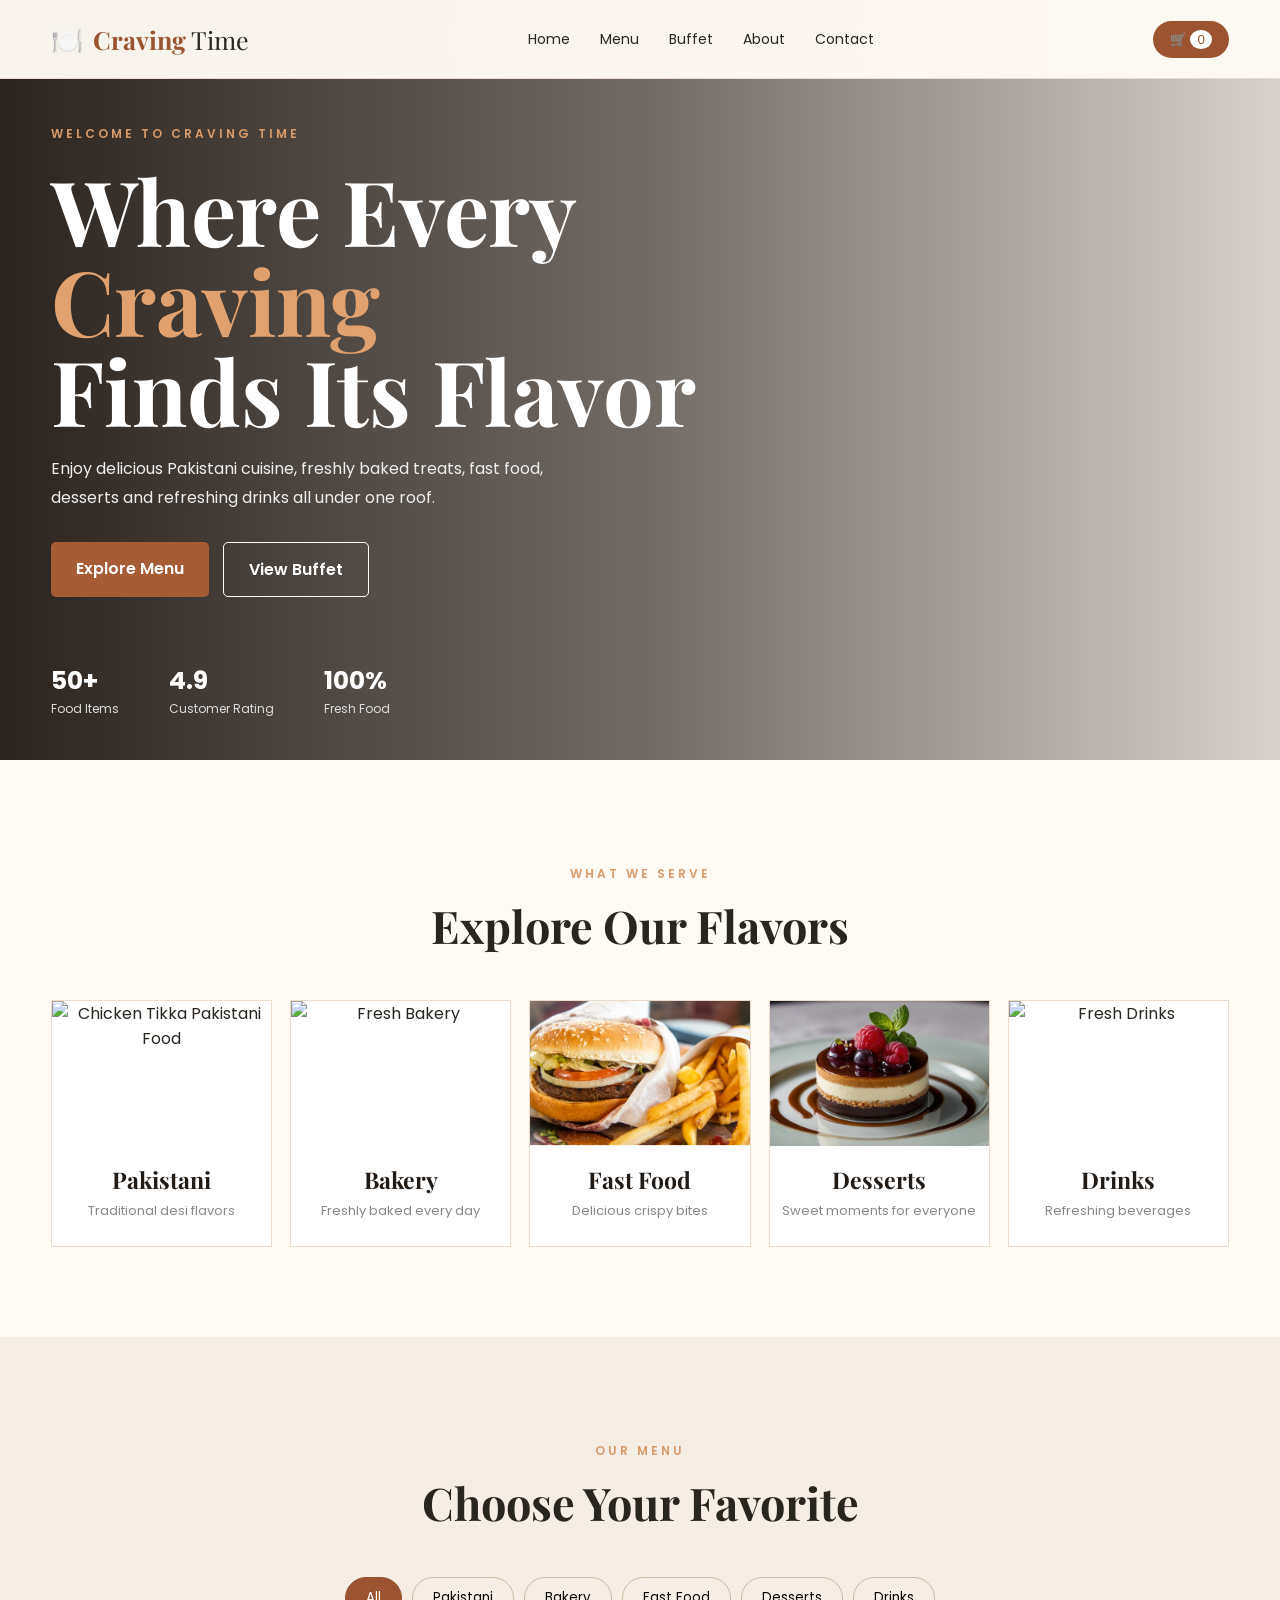
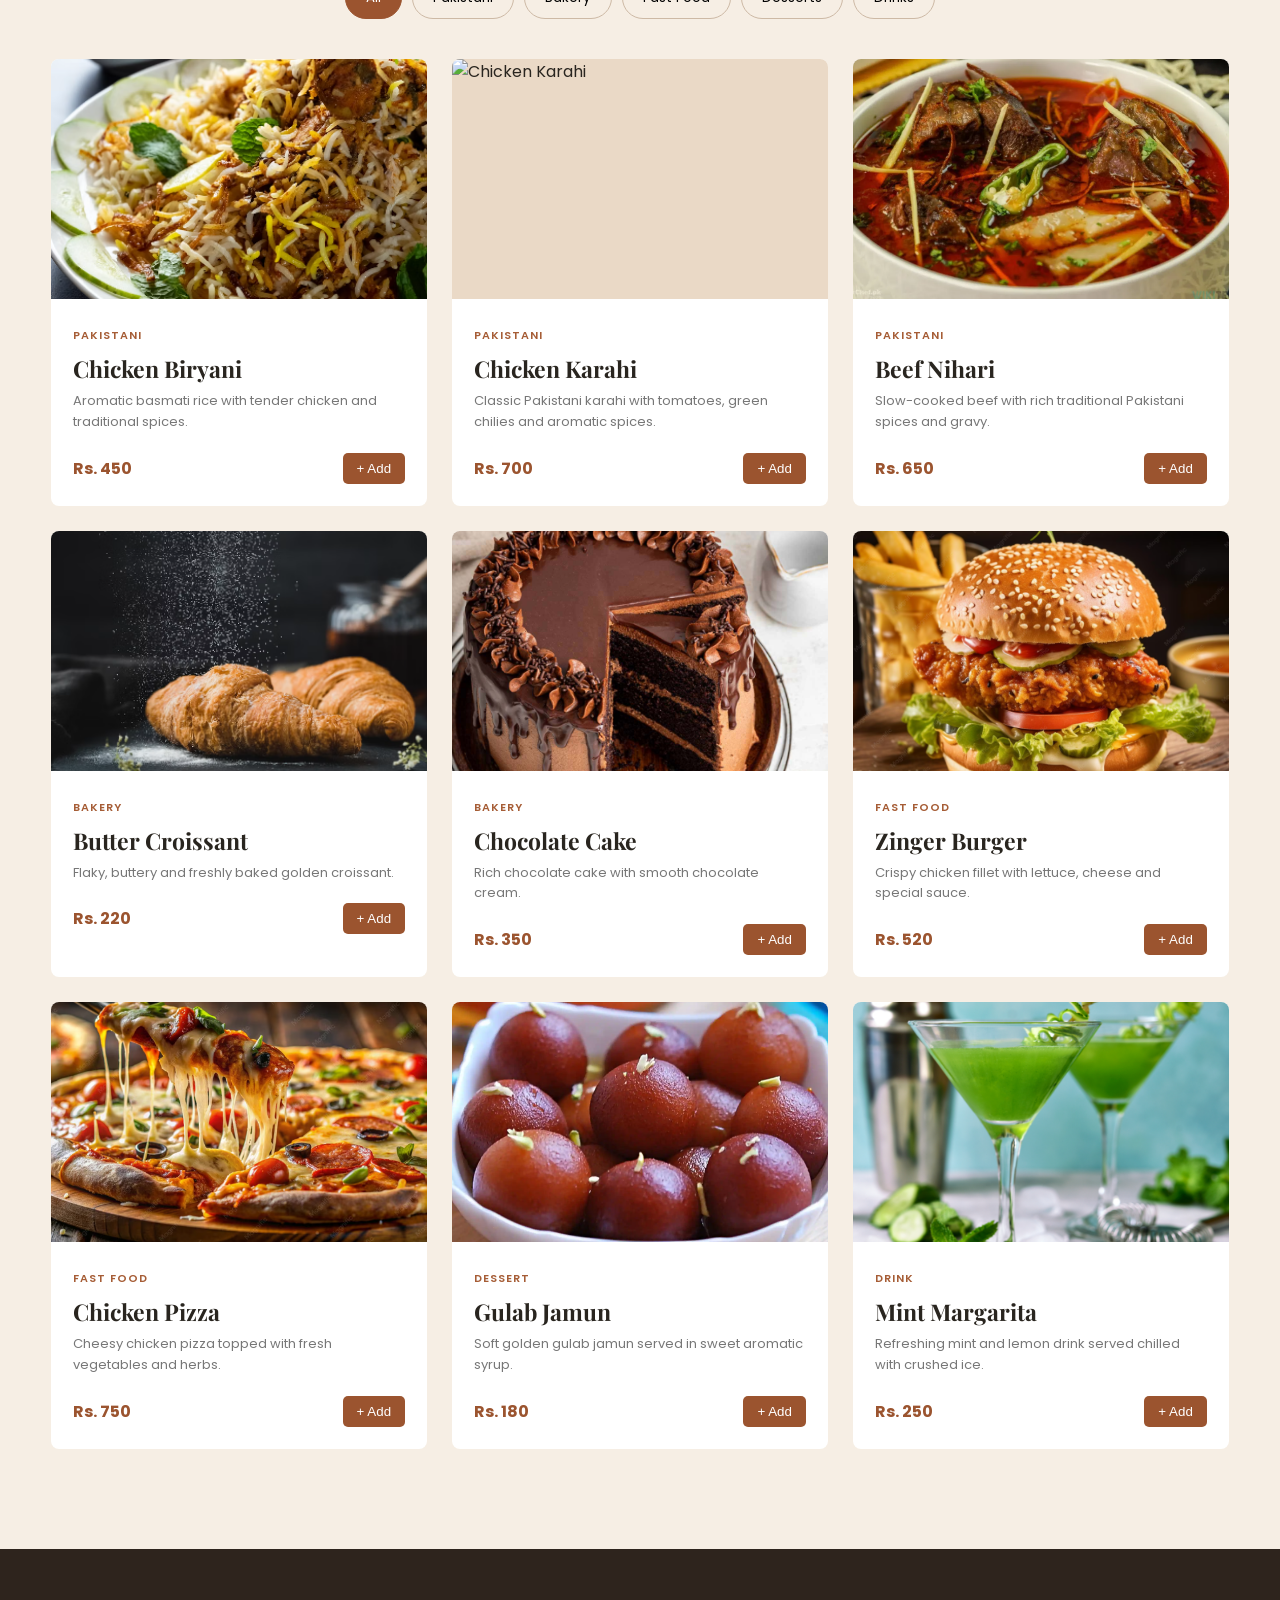
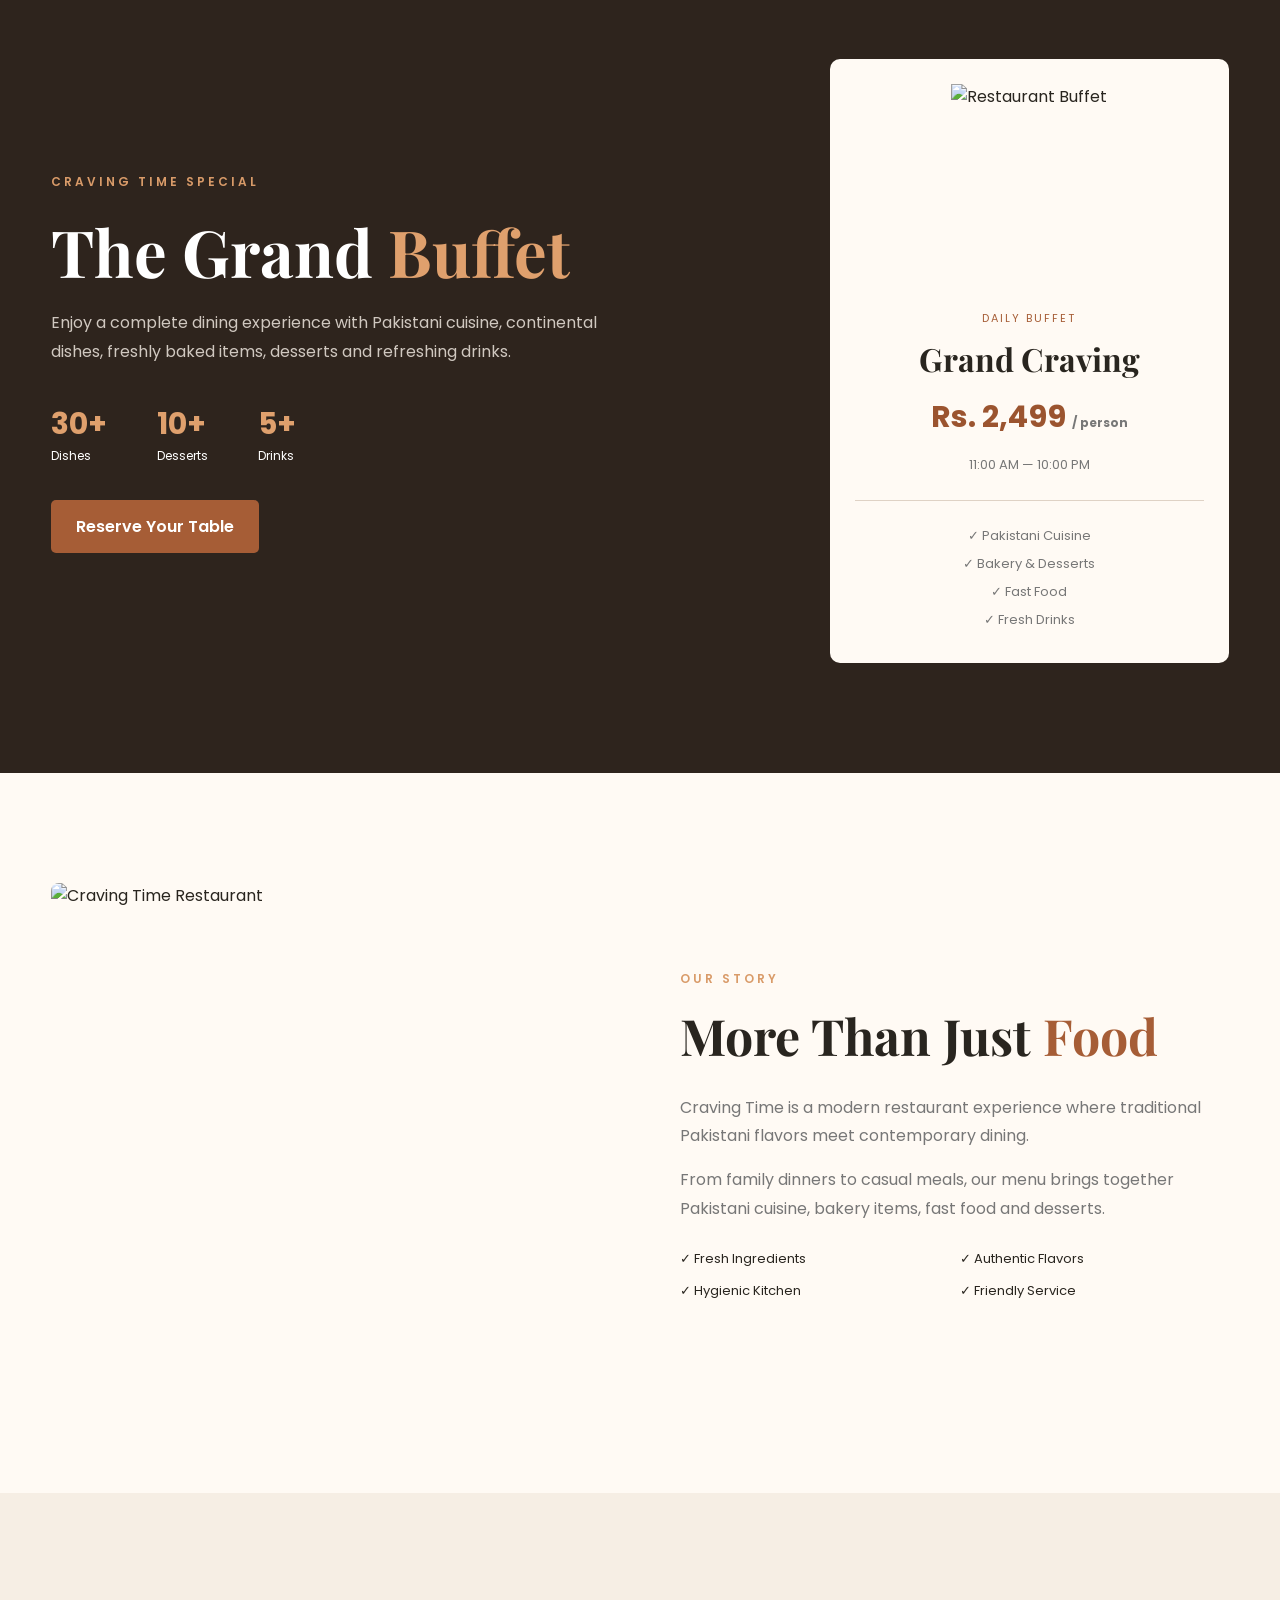
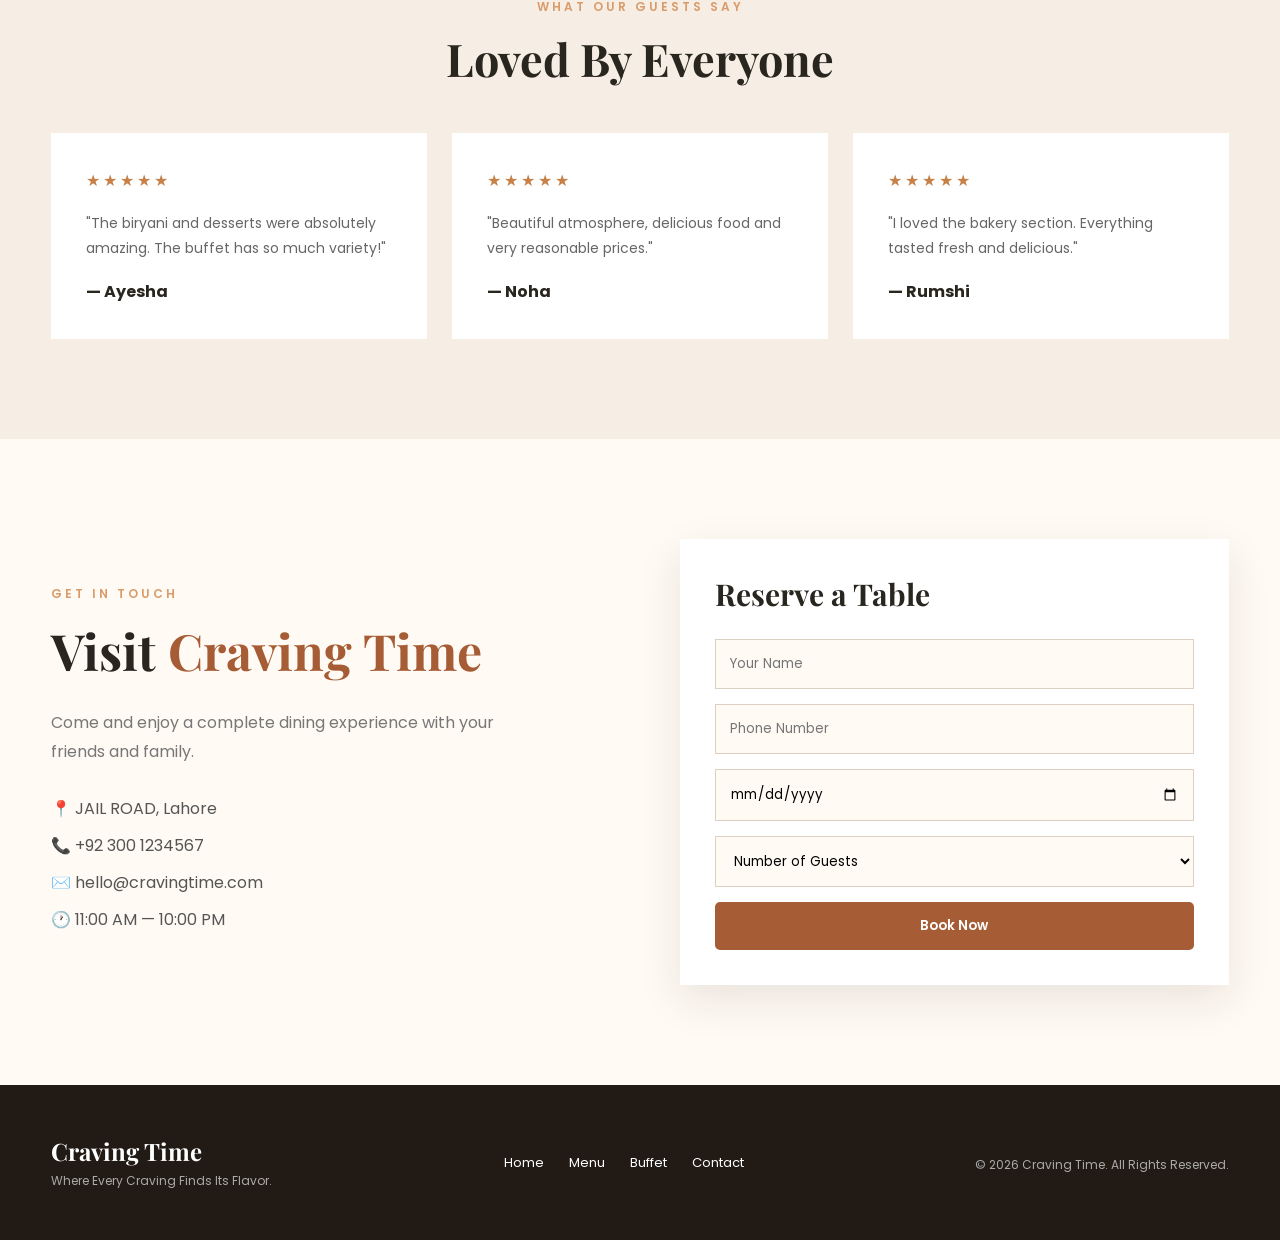
==== index.html @ b4472fb2 "Added my work" ====
<!DOCTYPE html>
<html lang="en">
<head>
    <meta charset="UTF-8">
    <meta name="viewport" content="width=device-width, initial-scale=1.0">

    <title>Craving Time | Restaurant & Buffet</title>

    <link rel="stylesheet" href="style.css">

    <link rel="preconnect" href="https://fonts.googleapis.com">
    <link rel="preconnect" href="https://fonts.gstatic.com" crossorigin>

    <link href="https://fonts.googleapis.com/css2?family=Playfair+Display:wght@500;600;700&family=Poppins:wght@300;400;500;600&display=swap" rel="stylesheet">
</head>

<body>

<!-- ================= NAVBAR ================= -->

<header class="navbar">

    <div class="container nav-inner">

        <a href="#home" class="logo">
            <span class="logo-icon">🍽️</span>
            <span>
                <strong>Craving</strong> Time
            </span>
        </a>

        <nav>
            <a href="#home">Home</a>
            <a href="#menu">Menu</a>
            <a href="#buffet">Buffet</a>
            <a href="#about">About</a>
            <a href="#contact">Contact</a>
        </nav>

        <button class="cart-btn" onclick="openCart()">
            🛒 <span id="cartCount">0</span>
        </button>

    </div>

</header>


<!-- ================= HERO ================= -->

<section class="hero" id="home">

    <div class="hero-overlay"></div>

    <div class="hero-content">

        <span class="small-title">
            WELCOME TO CRAVING TIME
        </span>

        <h1>
            Where Every
            <span>Craving</span>
            Finds Its Flavor
        </h1>

        <p>
            Enjoy delicious Pakistani cuisine, freshly baked
            treats, fast food, desserts and refreshing drinks
            all under one roof.
        </p>

        <div class="hero-buttons">

            <a href="#menu" class="btn primary-btn">
                Explore Menu
            </a>

            <a href="#buffet" class="btn secondary-btn">
                View Buffet
            </a>

        </div>

        <div class="hero-info">

            <div>
                <strong>50+</strong>
                <span>Food Items</span>
            </div>

            <div>
                <strong>4.9</strong>
                <span>Customer Rating</span>
            </div>

            <div>
                <strong>100%</strong>
                <span>Fresh Food</span>
            </div>

        </div>

    </div>

</section>


<!-- ================= CATEGORIES ================= -->

<section class="categories">

    <div class="container">

        <div class="section-heading">

            <span>WHAT WE SERVE</span>

            <h2>Explore Our Flavors</h2>

        </div>


        <div class="category-grid">


            <!-- PAKISTANI -->

            <div class="category-card">

                <div class="category-image">
                    <img
                        src="https://images.unsplash.com/photo-1599487488170-d11ec9c172f0?auto=format&fit=crop&w=800&q=85"
                        alt="Chicken Tikka Pakistani Food">
                </div>

                <h3>Pakistani</h3>

                <p>
                    Traditional desi flavors
                </p>

            </div>


            <!-- BAKERY -->

            <div class="category-card">

                <div class="category-image">
                    <img
                        src="bakery.png"
                        alt="Fresh Bakery">
                </div>

                <h3>Bakery</h3>

                <p>
                    Freshly baked every day
                </p>

            </div>


            <!-- FAST FOOD -->

            <div class="category-card">

                <div class="category-image">
                    <img
                        src="Fast Food.png"
                        alt="Crispy Chicken Burger">
                </div>

                <h3>Fast Food</h3>

                <p>
                    Delicious crispy bites
                </p>

            </div>


            <!-- DESSERTS -->

            <div class="category-card">

                <div class="category-image">
                    <img
                        src="Desserts.png"
                        alt="Cake">
                </div>

                <h3>Desserts</h3>

                <p>
                    Sweet moments for everyone
                </p>

            </div>


            <!-- DRINKS -->

            <div class="category-card">

                <div class="category-image">
                    <img
                        src="https://images.unsplash.com/photo-1544145945-f90425340c7e?auto=format&fit=crop&w=800&q=85"
                        alt="Fresh Drinks">
                </div>

                <h3>Drinks</h3>

                <p>
                    Refreshing beverages
                </p>

            </div>


        </div>

    </div>

</section>


<!-- ================= MENU ================= -->

<section class="menu-section" id="menu">

    <div class="container">

        <div class="section-heading">

            <span>OUR MENU</span>

            <h2>Choose Your Favorite</h2>

        </div>


        <div class="filters">

            <button class="filter active"
                    onclick="filterMenu('all', this)">
                All
            </button>

            <button class="filter"
                    onclick="filterMenu('pakistani', this)">
                Pakistani
            </button>

            <button class="filter"
                    onclick="filterMenu('bakery', this)">
                Bakery
            </button>

            <button class="filter"
                    onclick="filterMenu('fastfood', this)">
                Fast Food
            </button>

            <button class="filter"
                    onclick="filterMenu('dessert', this)">
                Desserts
            </button>

            <button class="filter"
                    onclick="filterMenu('drink', this)">
                Drinks
            </button>

        </div>


        <div class="menu-grid">


            <!-- BIRYANI -->

            <div class="food-card" data-category="pakistani">

                <div class="food-image">
                    <img
                        src="Chicken Biryani.png"
                        alt="Chicken Biryani">
                </div>

                <div class="food-content">

                    <span class="food-tag">PAKISTANI</span>

                    <h3>Chicken Biryani</h3>

                    <p>
                        Aromatic basmati rice with tender chicken
                        and traditional spices.
                    </p>

                    <div class="food-bottom">
                        <strong>Rs. 450</strong>

                        <button onclick="addToCart('Chicken Biryani',450)">
                            + Add
                        </button>
                    </div>

                </div>

            </div>


            <!-- KARAHI -->

            <div class="food-card" data-category="pakistani">

                <div class="food-image">
                    <img
                        src="chicken Karahi.png"
                        alt="Chicken Karahi">
                </div>

                <div class="food-content">

                    <span class="food-tag">PAKISTANI</span>

                    <h3>Chicken Karahi</h3>

                    <p>
                        Classic Pakistani karahi with tomatoes,
                        green chilies and aromatic spices.
                    </p>

                    <div class="food-bottom">
                        <strong>Rs. 700</strong>

                        <button onclick="addToCart('Chicken Karahi',700)">
                            + Add
                        </button>
                    </div>

                </div>

            </div>


            <!-- NIHARI -->

            <div class="food-card" data-category="pakistani">

                <div class="food-image">
                    <img
                        src="Beef Nihari.png"
                        alt="Beef Nihari">
                </div>

                <div class="food-content">

                    <span class="food-tag">PAKISTANI</span>

                    <h3>Beef Nihari</h3>

                    <p>
                        Slow-cooked beef with rich traditional
                        Pakistani spices and gravy.
                    </p>

                    <div class="food-bottom">
                        <strong>Rs. 650</strong>

                        <button onclick="addToCart('Beef Nihari',650)">
                            + Add
                        </button>
                    </div>

                </div>

            </div>


            <!-- CROISSANT -->

            <div class="food-card" data-category="bakery">

                <div class="food-image">
                    <img
                        src="Butter Croissant.png"
                        alt="Butter Croissant">
                </div>

                <div class="food-content">

                    <span class="food-tag">BAKERY</span>

                    <h3>Butter Croissant</h3>

                    <p>
                        Flaky, buttery and freshly baked golden
                        croissant.
                    </p>

                    <div class="food-bottom">
                        <strong>Rs. 220</strong>

                        <button onclick="addToCart('Butter Croissant',220)">
                            + Add
                        </button>
                    </div>

                </div>

            </div>


            <!-- CAKE -->

            <div class="food-card" data-category="bakery">

                <div class="food-image">
                    <img
                        src="Cake.png"
                        alt="Cake">
                </div>

                <div class="food-content">

                    <span class="food-tag">BAKERY</span>

                    <h3>Chocolate Cake</h3>

                    <p>
                        Rich chocolate cake with smooth
                        chocolate cream.
                    </p>

                    <div class="food-bottom">
                        <strong>Rs. 350</strong>

                        <button onclick="addToCart('Chocolate Cake',350)">
                            + Add
                        </button>
                    </div>

                </div>

            </div>


            <!-- BURGER -->

            <div class="food-card" data-category="fastfood">

                <div class="food-image">
                    <img
                        src="Zinger Burger.png"
                        alt="Zinger Burger">
                </div>

                <div class="food-content">

                    <span class="food-tag">FAST FOOD</span>

                    <h3>Zinger Burger</h3>

                    <p>
                        Crispy chicken fillet with lettuce,
                        cheese and special sauce.
                    </p>

                    <div class="food-bottom">
                        <strong>Rs. 520</strong>

                        <button onclick="addToCart('Zinger Burger',520)">
                            + Add
                        </button>
                    </div>

                </div>

            </div>


            <!-- PIZZA -->

            <div class="food-card" data-category="fastfood">

                <div class="food-image">
                    <img
                        src="chicken Pizza.png"
                        alt="Chicken Pizza">
                </div>

                <div class="food-content">

                    <span class="food-tag">FAST FOOD</span>

                    <h3>Chicken Pizza</h3>

                    <p>
                        Cheesy chicken pizza topped with fresh
                        vegetables and herbs.
                    </p>

                    <div class="food-bottom">
                        <strong>Rs. 750</strong>

                        <button onclick="addToCart('Chicken Pizza',750)">
                            + Add
                        </button>
                    </div>

                </div>

            </div>


            <!-- GULAB JAMUN -->

            <div class="food-card" data-category="dessert">

                <div class="food-image">
                    <img
                        src="Gulab Jamun.png"
                        alt="Gulab Jamun">
                </div>

                <div class="food-content">

                    <span class="food-tag">DESSERT</span>

                    <h3>Gulab Jamun</h3>

                    <p>
                        Soft golden gulab jamun served in
                        sweet aromatic syrup.
                    </p>

                    <div class="food-bottom">
                        <strong>Rs. 180</strong>

                        <button onclick="addToCart('Gulab Jamun',180)">
                            + Add
                        </button>
                    </div>

                </div>

            </div>


            <!-- MINT MARGARITA -->

            <div class="food-card" data-category="drink">

                <div class="food-image">
                    <img
                        src="Mint Margarita.png"
                        alt="Mint Margarita">
                </div>

                <div class="food-content">

                    <span class="food-tag">DRINK</span>

                    <h3>Mint Margarita</h3>

                    <p>
                        Refreshing mint and lemon drink served
                        chilled with crushed ice.
                    </p>

                    <div class="food-bottom">
                        <strong>Rs. 250</strong>

                        <button onclick="addToCart('Mint Margarita',250)">
                            + Add
                        </button>
                    </div>

                </div>

            </div>


        </div>

    </div>

</section>


<!-- ================= BUFFET ================= -->

<section class="buffet" id="buffet">

    <div class="container buffet-inner">

        <div class="buffet-text">

            <span>CRAVING TIME SPECIAL</span>

            <h2>
                The Grand
                <strong>Buffet</strong>
            </h2>

            <p>
                Enjoy a complete dining experience with
                Pakistani cuisine, continental dishes,
                freshly baked items, desserts and
                refreshing drinks.
            </p>

            <div class="buffet-features">

                <div>
                    <strong>30+</strong>
                    <span>Dishes</span>
                </div>

                <div>
                    <strong>10+</strong>
                    <span>Desserts</span>
                </div>

                <div>
                    <strong>5+</strong>
                    <span>Drinks</span>
                </div>

            </div>

            <a href="#contact" class="btn primary-btn">
                Reserve Your Table
            </a>

        </div>


        <div class="buffet-card">

            <div class="buffet-image">

                <img
                    src="https://images.unsplash.com/photo-1559339352-11d035aa65de?auto=format&fit=crop&w=900&q=85"
                    alt="Restaurant Buffet">

            </div>

            <span>DAILY BUFFET</span>

            <h3>Grand Craving</h3>

            <div class="price">
                Rs. 2,499
                <small>/ person</small>
            </div>

            <p>11:00 AM — 10:00 PM</p>

            <div class="buffet-line"></div>

            <p>✓ Pakistani Cuisine</p>
            <p>✓ Bakery & Desserts</p>
            <p>✓ Fast Food</p>
            <p>✓ Fresh Drinks</p>

        </div>

    </div>

</section>


<!-- ================= ABOUT ================= -->

<section class="about" id="about">

    <div class="container about-grid">

        <div class="about-image">

            <img
                src="https://images.unsplash.com/photo-1517248135467-4c7edcad34c4?auto=format&fit=crop&w=1000&q=85"
                alt="Craving Time Restaurant">

        </div>


        <div class="about-content">

            <span>OUR STORY</span>

            <h2>
                More Than Just
                <strong>Food</strong>
            </h2>

            <p>
                Craving Time is a modern restaurant experience
                where traditional Pakistani flavors meet
                contemporary dining.
            </p>

            <p>
                From family dinners to casual meals, our menu
                brings together Pakistani cuisine, bakery items,
                fast food and desserts.
            </p>

            <div class="about-points">

                <div>✓ Fresh Ingredients</div>
                <div>✓ Authentic Flavors</div>
                <div>✓ Hygienic Kitchen</div>
                <div>✓ Friendly Service</div>

            </div>

        </div>

    </div>

</section>


<!-- ================= REVIEWS ================= -->

<section class="reviews">

    <div class="container">

        <div class="section-heading">

            <span>WHAT OUR GUESTS SAY</span>

            <h2>Loved By Everyone</h2>

        </div>


        <div class="review-grid">

            <div class="review-card">

                <div class="stars">★★★★★</div>

                <p>
                    "The biryani and desserts were absolutely
                    amazing. The buffet has so much variety!"
                </p>

                <strong>— Ayesha</strong>

            </div>


            <div class="review-card">

                <div class="stars">★★★★★</div>

                <p>
                    "Beautiful atmosphere, delicious food
                    and very reasonable prices."
                </p>

                <strong>— Noha</strong>

            </div>


            <div class="review-card">

                <div class="stars">★★★★★</div>

                <p>
                    "I loved the bakery section. Everything
                    tasted fresh and delicious."
                </p>

                <strong>— Rumshi</strong>

            </div>

        </div>

    </div>

</section>


<!-- ================= CONTACT ================= -->

<section class="contact" id="contact">

    <div class="container contact-grid">

        <div>

            <span>GET IN TOUCH</span>

            <h2>
                Visit <strong>Craving Time</strong>
            </h2>

            <p>
                Come and enjoy a complete dining experience
                with your friends and family.
            </p>

            <div class="contact-info">

                <p>📍 JAIL ROAD, Lahore</p>
                <p>📞 +92 300 1234567</p>
                <p>✉️ hello@cravingtime.com</p>
                <p>🕐 11:00 AM — 10:00 PM</p>

            </div>

        </div>


        <form id="reservationForm">

            <h3>Reserve a Table</h3>

            <input
                type="text"
                placeholder="Your Name"
                required>

            <input
                type="tel"
                placeholder="Phone Number"
                required>

            <input
                type="date"
                required>

            <select required>

                <option value="">
                    Number of Guests
                </option>

                <option>1 Person</option>
                <option>2 People</option>
                <option>3 People</option>
                <option>4 People</option>
                <option>5+ People</option>

            </select>

            <button
                type="submit"
                class="btn primary-btn">

                Book Now

            </button>

        </form>

    </div>

</section>


<!-- ================= FOOTER ================= -->

<footer>

    <div class="container footer-inner">

        <div>

            <h2>Craving Time</h2>

            <p>
                Where Every Craving Finds Its Flavor.
            </p>

        </div>


        <div class="footer-links">

            <a href="#home">Home</a>
            <a href="#menu">Menu</a>
            <a href="#buffet">Buffet</a>
            <a href="#contact">Contact</a>

        </div>


        <p class="copyright">
            © 2026 Craving Time. All Rights Reserved.
        </p>

    </div>

</footer>


<!-- ================= CART ================= -->

<div class="cart-overlay" id="cartOverlay">

    <div class="cart">

        <button
            class="close-cart"
            onclick="closeCart()">
            ×
        </button>

        <h2>Your Order</h2>

        <div id="cartItems">

            <p class="empty-cart">
                Your cart is empty.
            </p>

        </div>

        <div class="cart-total">

            <span>Total</span>

            <strong id="cartTotal">
                Rs. 0
            </strong>

        </div>

        <button
            class="btn primary-btn checkout-btn"
            onclick="checkout()">

            Checkout

        </button>

    </div>

</div>


<script src="script.js"></script>

</body>
</html>
---- style.css ----
* {
    margin: 0;
    padding: 0;
    box-sizing: border-box;
}

html {
    scroll-behavior: smooth;
}

body {
    font-family: "Poppins", sans-serif;
    color: #29251f;
    background: #fffaf4;
}

.container {
    width: min(1180px, 92%);
    margin: auto;
}

a {
    text-decoration: none;
    color: inherit;
}


/* ================= NAVBAR ================= */

.navbar {
    position: fixed;
    width: 100%;
    top: 0;
    left: 0;
    z-index: 1000;

    background: rgba(255, 250, 244, 0.97);

    backdrop-filter: blur(12px);

    border-bottom: 1px solid #eadbca;
}

.nav-inner {
    height: 78px;

    display: flex;
    align-items: center;
    justify-content: space-between;
}

.logo {
    display: flex;
    align-items: center;
    gap: 10px;

    font-family: "Playfair Display", serif;
    font-size: 25px;
}

.logo strong {
    color: #9b542f;
}

.logo-icon {
    font-size: 26px;
}

nav {
    display: flex;
    gap: 30px;
}

nav a {
    font-size: 14px;
    transition: 0.3s;
}

nav a:hover {
    color: #a65d36;
}

.cart-btn {
    border: none;
    background: #9b542f;
    color: white;

    padding: 11px 17px;
    border-radius: 25px;

    cursor: pointer;
}

#cartCount {
    background: white;
    color: #9b542f;

    padding: 2px 7px;
    border-radius: 50%;
}


/* ================= HERO ================= */

.hero {
    min-height: 760px;
    padding-top: 78px;

    display: flex;
    align-items: center;

    position: relative;

    background-image:
        url("https://images.unsplash.com/photo-1517248135467-4c7edcad34c4?auto=format&fit=crop&w=1800&q=90");

    background-size: cover;
    background-position: center;
}

.hero-overlay {
    position: absolute;
    inset: 0;

    background:
        linear-gradient(
            90deg,
            rgba(30,22,16,.94),
            rgba(30,22,16,.63),
            rgba(30,22,16,.18)
        );
}

.hero-content {
    width: min(1180px, 92%);
    margin: auto;

    position: relative;
    z-index: 2;

    color: white;
}

.small-title,
.section-heading span,
.buffet-text > span,
.about-content > span,
.contact-grid > div > span {
    letter-spacing: 3px;
    font-size: 12px;
    color: #d99b69;
    font-weight: 600;
}

.hero h1 {
    font-family: "Playfair Display", serif;

    font-size: clamp(55px, 8vw, 90px);

    line-height: 1;

    max-width: 750px;

    margin: 20px 0;
}

.hero h1 span {
    color: #e0a16e;
    display: block;
}

.hero p {
    max-width: 560px;

    color: #eee;

    line-height: 1.8;

    font-size: 16px;
}

.hero-buttons {
    display: flex;
    gap: 14px;

    margin-top: 30px;
}

.btn {
    border: none;

    padding: 14px 25px;

    border-radius: 5px;

    cursor: pointer;

    font-family: inherit;

    font-weight: 600;

    display: inline-block;
}

.primary-btn {
    background: #a65d36;
    color: white;
}

.primary-btn:hover {
    background: #874726;
}

.secondary-btn {
    border: 1px solid white;
    color: white;
}

.hero-info {
    display: flex;
    gap: 50px;

    margin-top: 65px;
}

.hero-info div {
    display: flex;
    flex-direction: column;
}

.hero-info strong {
    font-size: 25px;
}

.hero-info span {
    font-size: 12px;
    color: #ddd;
}


/* ================= SECTION HEADING ================= */

.section-heading {
    text-align: center;
    margin-bottom: 45px;
}

.section-heading h2 {
    font-family: "Playfair Display", serif;

    font-size: 45px;

    margin-top: 10px;
}


/* ================= CATEGORIES ================= */

.categories {
    padding: 100px 0 90px;
    background: #fffaf4;
}

.category-grid {
    display: grid;

    grid-template-columns:
        repeat(5, 1fr);

    gap: 18px;
}

.category-card {
    background: #fff;

    border: 1px solid #eadbca;

    overflow: hidden;

    text-align: center;

    transition: 0.35s ease;
}

.category-card:hover {
    transform: translateY(-8px);

    box-shadow:
        0 15px 35px
        rgba(70, 45, 25, 0.12);
}

.category-image {
    width: 100%;
    height: 145px;

    overflow: hidden;
}

.category-image img {
    width: 100%;
    height: 100%;

    object-fit: cover;

    display: block;

    transition: transform 0.5s ease;
}

.category-card:hover .category-image img {
    transform: scale(1.08);
}

.category-card h3 {
    font-family: "Playfair Display", serif;

    font-size: 23px;

    margin-top: 18px;
    margin-bottom: 6px;

    color: #211a15;
}

.category-card p {
    color: #888;

    font-size: 13px;

    margin-bottom: 25px;
}


/* ================= MENU ================= */

.menu-section {
    background: #f6eee4;
    padding: 100px 0;
}

.filters {
    display: flex;

    justify-content: center;

    flex-wrap: wrap;

    gap: 10px;

    margin-bottom: 40px;
}

.filter {
    background: transparent;

    border: 1px solid #cdb9a5;

    padding: 10px 20px;

    border-radius: 25px;

    cursor: pointer;

    font-family: inherit;

    transition: 0.3s;
}

.filter.active,
.filter:hover {
    background: #9b542f;

    color: white;

    border-color: #9b542f;
}

.menu-grid {
    display: grid;

    grid-template-columns:
        repeat(3, 1fr);

    gap: 25px;
}

.food-card {
    background: white;

    overflow: hidden;

    border-radius: 8px;

    transition: 0.3s;
}

.food-card:hover {
    transform: translateY(-6px);

    box-shadow:
        0 15px 30px
        rgba(60,40,20,.1);
}

.food-image {
    width: 100%;
    height: 240px;

    overflow: hidden;

    background: #ead9c6;
}

.food-image img {
    width: 100%;
    height: 100%;

    object-fit: cover;

    display: block;

    transition: transform 0.5s ease;
}

.food-card:hover .food-image img {
    transform: scale(1.06);
}

.food-content {
    padding: 22px;
}

.food-tag {
    color: #a65d36;

    font-size: 11px;

    font-weight: 600;

    letter-spacing: 1px;
}

.food-content h3 {
    font-family: "Playfair Display", serif;

    font-size: 23px;

    margin: 7px 0;
}

.food-content p {
    color: #777;

    font-size: 13px;

    line-height: 1.6;
}

.food-bottom {
    display: flex;

    justify-content: space-between;

    align-items: center;

    margin-top: 20px;
}

.food-bottom strong {
    color: #9b542f;
}

.food-bottom button {
    background: #9b542f;

    border: none;

    color: white;

    padding: 8px 14px;

    border-radius: 5px;

    cursor: pointer;

    transition: 0.3s;
}

.food-bottom button:hover {
    background: #783d21;
}


/* ================= BUFFET ================= */

.buffet {
    padding: 110px 0;

    background: #2e241d;

    color: white;
}

.buffet-inner {
    display: grid;

    grid-template-columns:
        1.4fr .8fr;

    gap: 80px;

    align-items: center;
}

.buffet-text h2 {
    font-family: "Playfair Display", serif;

    font-size: 65px;

    margin: 15px 0;
}

.buffet-text h2 strong {
    color: #dfa06d;
}

.buffet-text p {
    color: #d0c8c0;

    max-width: 580px;

    line-height: 1.8;
}

.buffet-features {
    display: flex;

    gap: 50px;

    margin: 35px 0;
}

.buffet-features div {
    display: flex;
    flex-direction: column;
}

.buffet-features strong {
    font-size: 30px;
    color: #dfa06d;
}

.buffet-features span {
    font-size: 12px;
}

.buffet-card {
    background: #fffaf4;

    color: #29251f;

    padding: 25px;

    text-align: center;

    border-radius: 10px;
}

.buffet-image {
    width: 100%;
    height: 200px;

    overflow: hidden;

    border-radius: 7px;

    margin-bottom: 20px;
}

.buffet-image img {
    width: 100%;
    height: 100%;

    object-fit: cover;
}

.buffet-card > span {
    color: #a65d36;

    font-size: 11px;

    letter-spacing: 2px;
}

.buffet-card h3 {
    font-family: "Playfair Display", serif;

    font-size: 32px;

    margin: 8px;
}

.price {
    font-size: 30px;

    font-weight: 700;

    color: #9b542f;

    margin: 15px;
}

.price small {
    font-size: 12px;

    color: #777;
}

.buffet-card p {
    color: #777;

    font-size: 13px;

    margin: 8px;
}

.buffet-line {
    height: 1px;

    background: #dfd2c5;

    margin: 25px 0;
}


/* ================= ABOUT ================= */

.about {
    padding: 110px 0;
}

.about-grid {
    display: grid;

    grid-template-columns:
        1fr 1fr;

    gap: 80px;

    align-items: center;
}

.about-image {
    height: 500px;

    overflow: hidden;

    border-radius: 8px;
}

.about-image img {
    width: 100%;
    height: 100%;

    object-fit: cover;
}

.about-content h2,
.contact h2 {
    font-family: "Playfair Display", serif;

    font-size: 50px;

    margin: 12px 0 25px;
}

.about-content h2 strong,
.contact h2 strong {
    color: #a65d36;
}

.about-content p {
    color: #777;

    line-height: 1.8;

    margin-bottom: 15px;
}

.about-points {
    display: grid;

    grid-template-columns:
        1fr 1fr;

    gap: 12px;

    margin-top: 25px;

    font-size: 13px;
}


/* ================= REVIEWS ================= */

.reviews {
    background: #f6eee4;

    padding: 100px 0;
}

.review-grid {
    display: grid;

    grid-template-columns:
        repeat(3, 1fr);

    gap: 25px;
}

.review-card {
    background: white;

    padding: 35px;
}

.stars {
    color: #c58148;

    letter-spacing: 3px;
}

.review-card p {
    color: #666;

    font-size: 14px;

    line-height: 1.8;

    margin: 18px 0;
}


/* ================= CONTACT ================= */

.contact {
    padding: 100px 0;
}

.contact-grid {
    display: grid;

    grid-template-columns:
        1fr 1fr;

    gap: 80px;

    align-items: center;
}

.contact-grid > div > p {
    color: #777;

    max-width: 500px;

    line-height: 1.8;
}

.contact-info {
    margin-top: 30px;
}

.contact-info p {
    margin: 12px 0;

    color: #555;
}

form {
    background: white;

    padding: 35px;

    box-shadow:
        0 15px 40px
        rgba(50,30,20,.1);
}

form h3 {
    font-family: "Playfair Display", serif;

    font-size: 30px;

    margin-bottom: 25px;
}

form input,
form select {
    width: 100%;

    padding: 14px;

    border: 1px solid #ddd0c2;

    margin-bottom: 15px;

    font-family: inherit;

    background: #fffaf4;
}

form button {
    width: 100%;
}


/* ================= FOOTER ================= */

footer {
    background: #211a15;

    color: white;

    padding: 50px 0;
}

.footer-inner {
    display: flex;

    align-items: center;

    justify-content: space-between;

    gap: 25px;
}

footer h2 {
    font-family: "Playfair Display", serif;
}

footer p {
    color: #aaa;

    font-size: 12px;

    margin-top: 5px;
}

.footer-links {
    display: flex;

    gap: 25px;

    font-size: 13px;
}


/* ================= CART ================= */

.cart-overlay {
    position: fixed;

    inset: 0;

    background: rgba(0,0,0,.55);

    display: none;

    justify-content: flex-end;

    z-index: 2000;
}

.cart-overlay.show {
    display: flex;
}

.cart {
    width: min(420px, 90%);

    height: 100%;

    background: #fffaf4;

    padding: 35px;

    overflow-y: auto;
}

.close-cart {
    float: right;

    background: none;

    border: none;

    font-size: 30px;

    cursor: pointer;
}

.cart h2 {
    font-family: "Playfair Display", serif;

    font-size: 32px;

    margin-bottom: 30px;
}

.cart-item {
    display: flex;

    justify-content: space-between;

    padding: 15px 0;

    border-bottom: 1px solid #ddd0c2;
}

.cart-item small {
    display: block;

    color: #888;
}

.remove-item {
    background: none;

    border: none;

    color: #a65d36;

    cursor: pointer;
}

.empty-cart {
    color: #888;
}

.cart-total {
    display: flex;

    justify-content: space-between;

    margin: 30px 0;

    font-size: 18px;
}

.cart-total strong {
    color: #9b542f;
}

.checkout-btn {
    width: 100%;
}


/* ================= RESPONSIVE ================= */

@media (max-width: 1000px) {

    nav {
        display: none;
    }

    .category-grid {
        grid-template-columns:
            repeat(3, 1fr);
    }

    .menu-grid {
        grid-template-columns:
            repeat(2, 1fr);
    }

    .buffet-inner,
    .about-grid,
    .contact-grid {
        grid-template-columns: 1fr;
    }

    .review-grid {
        grid-template-columns: 1fr;
    }

    .footer-inner {
        flex-direction: column;
        text-align: center;
    }

}


@media (max-width: 650px) {

    .category-grid {
        grid-template-columns:
            repeat(2, 1fr);
    }

    .menu-grid {
        grid-template-columns: 1fr;
    }

    .hero h1 {
        font-size: 55px;
    }

    .buffet-text h2 {
        font-size: 48px;
    }

    .about-image {
        height: 350px;
    }

    .about-content h2,
    .contact h2 {
        font-size: 40px;
    }

}


@media (max-width: 450px) {

    .category-grid {
        grid-template-columns: 1fr;
    }

    .hero-info {
        gap: 20px;
    }

    .hero-buttons {
        flex-direction: column;
        align-items: flex-start;
    }

}
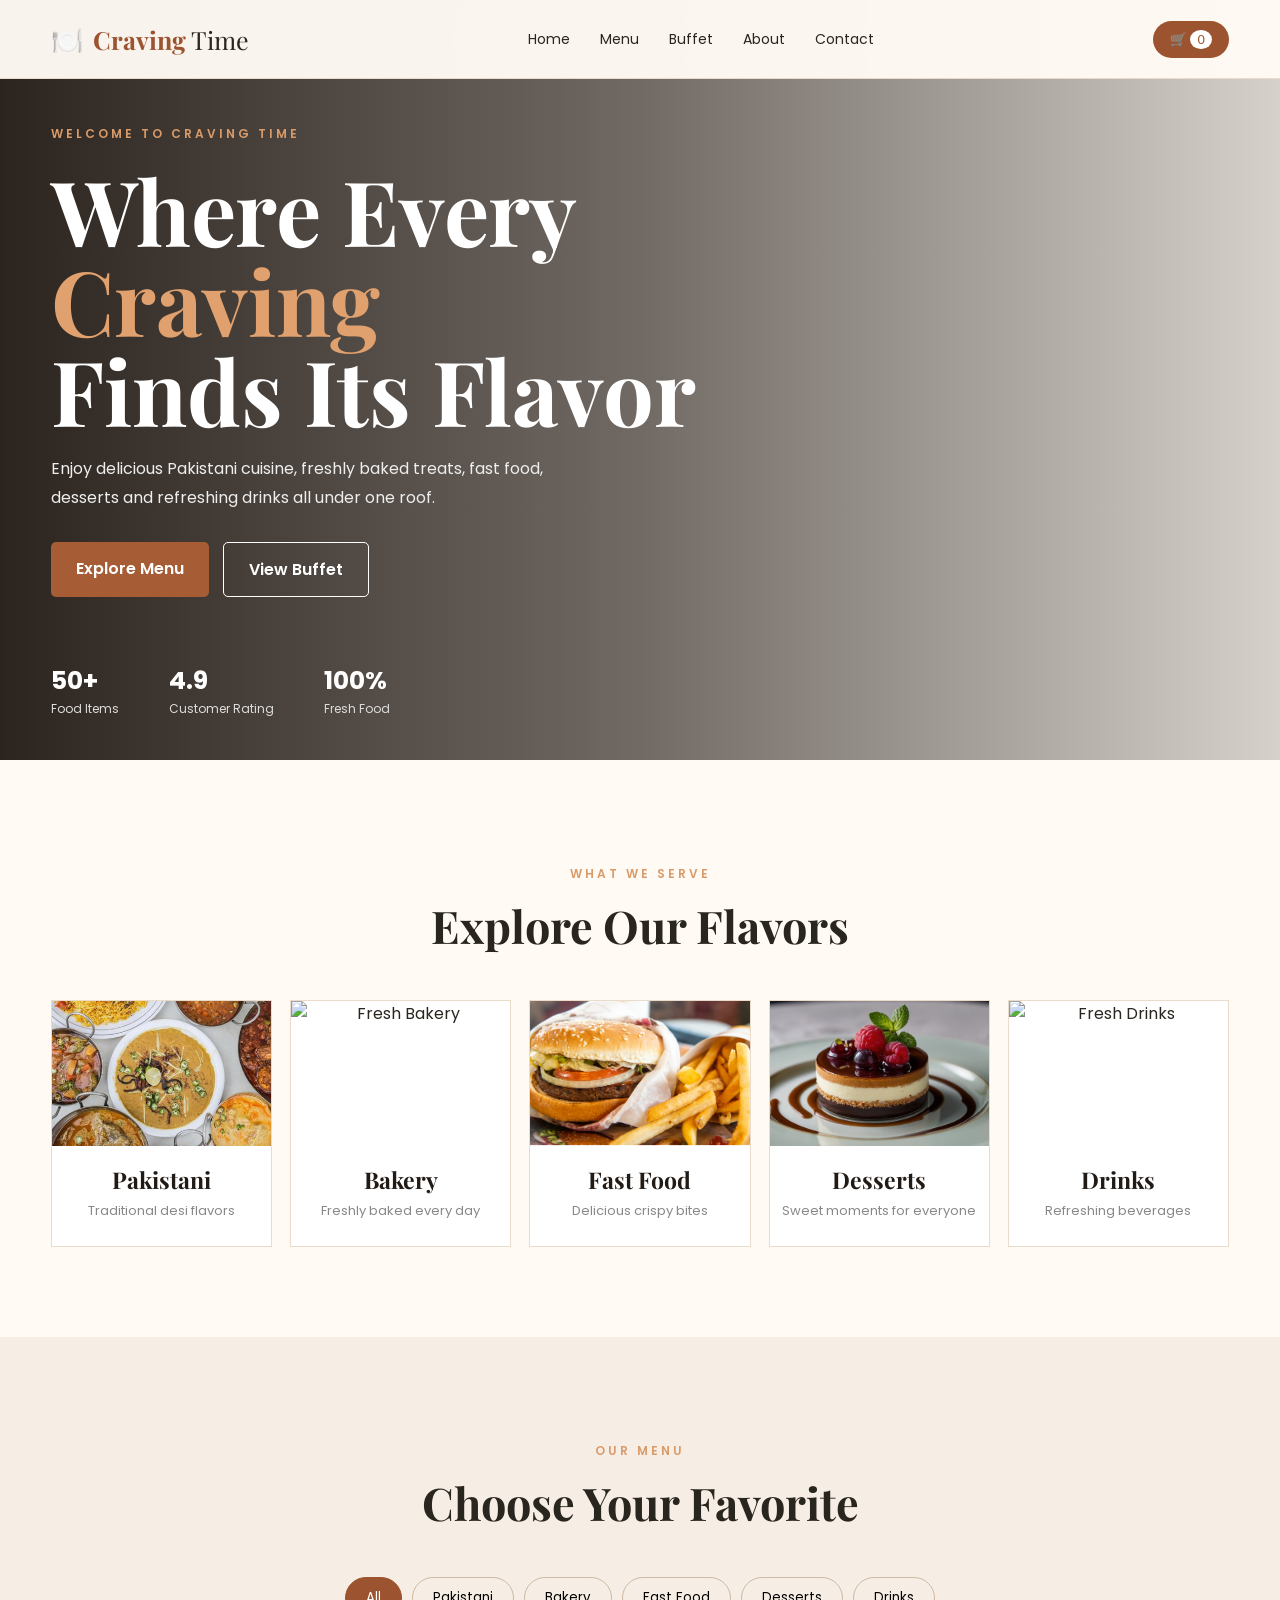
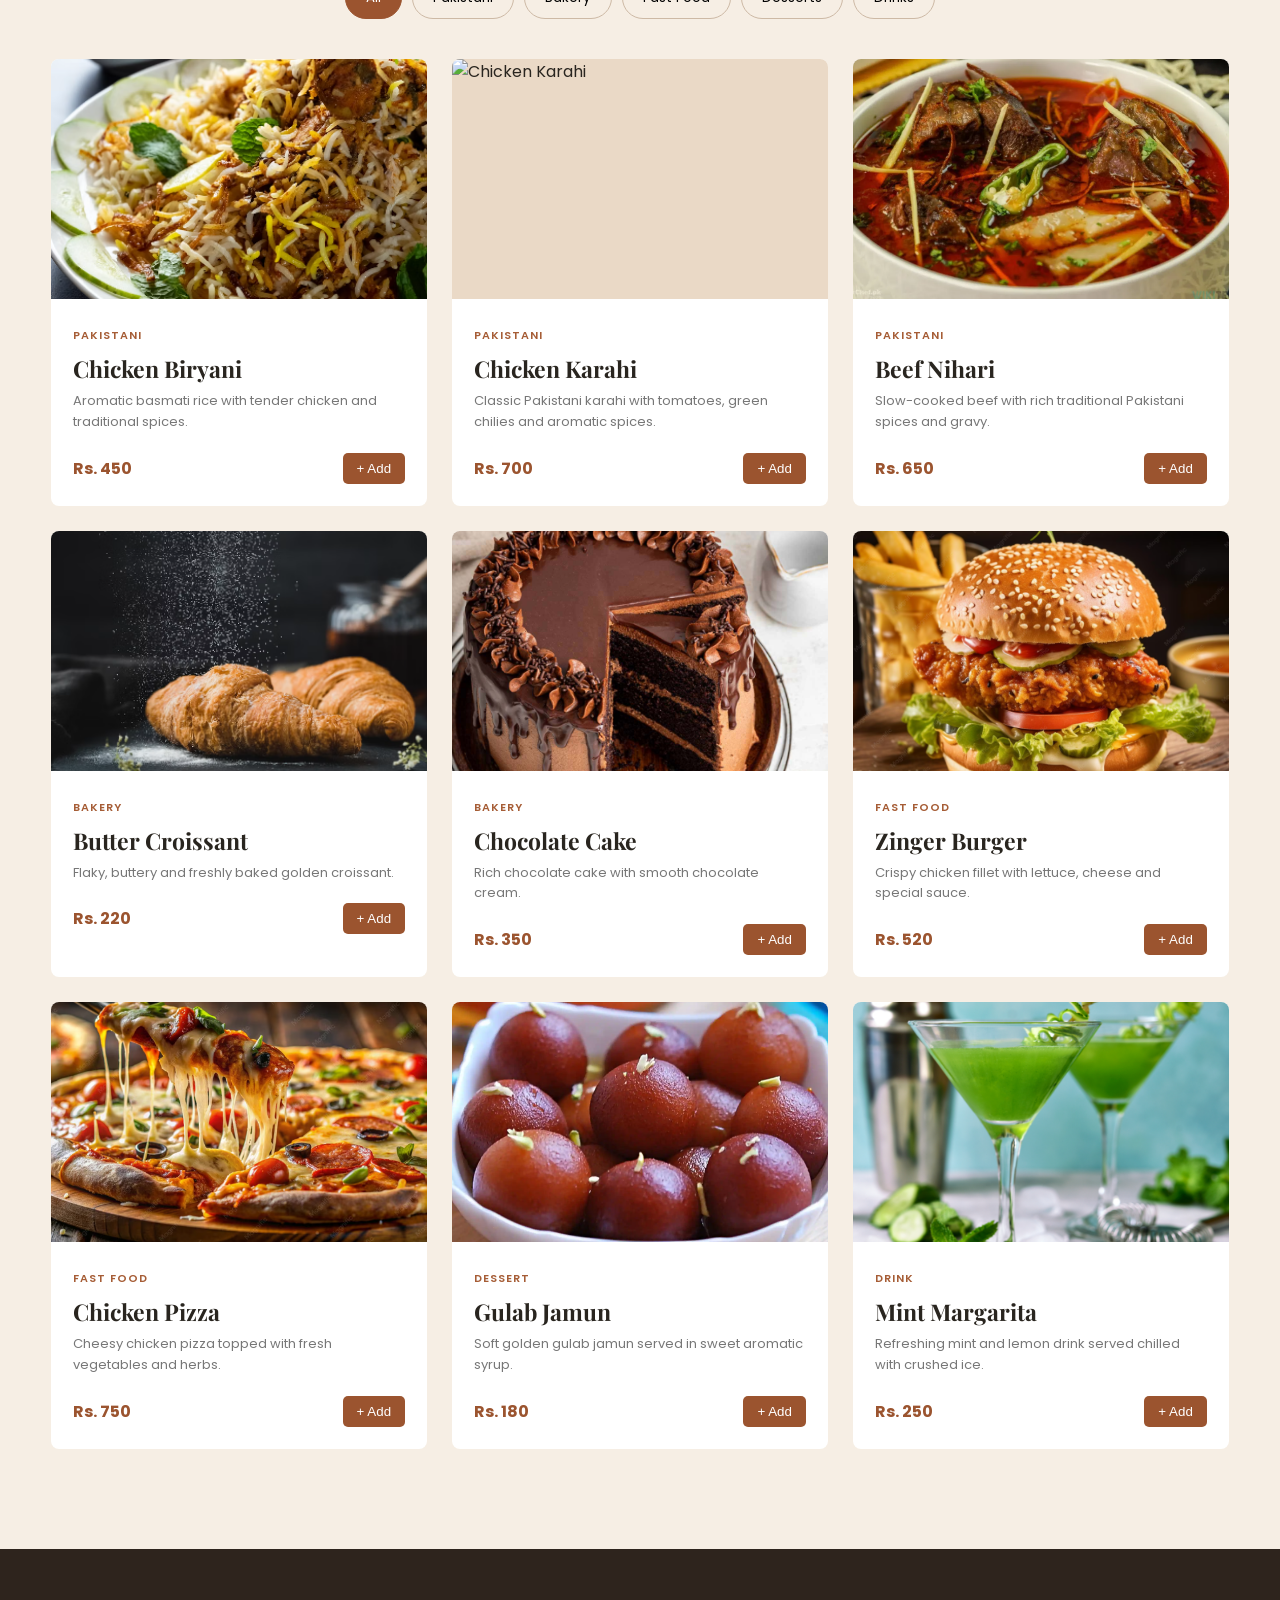
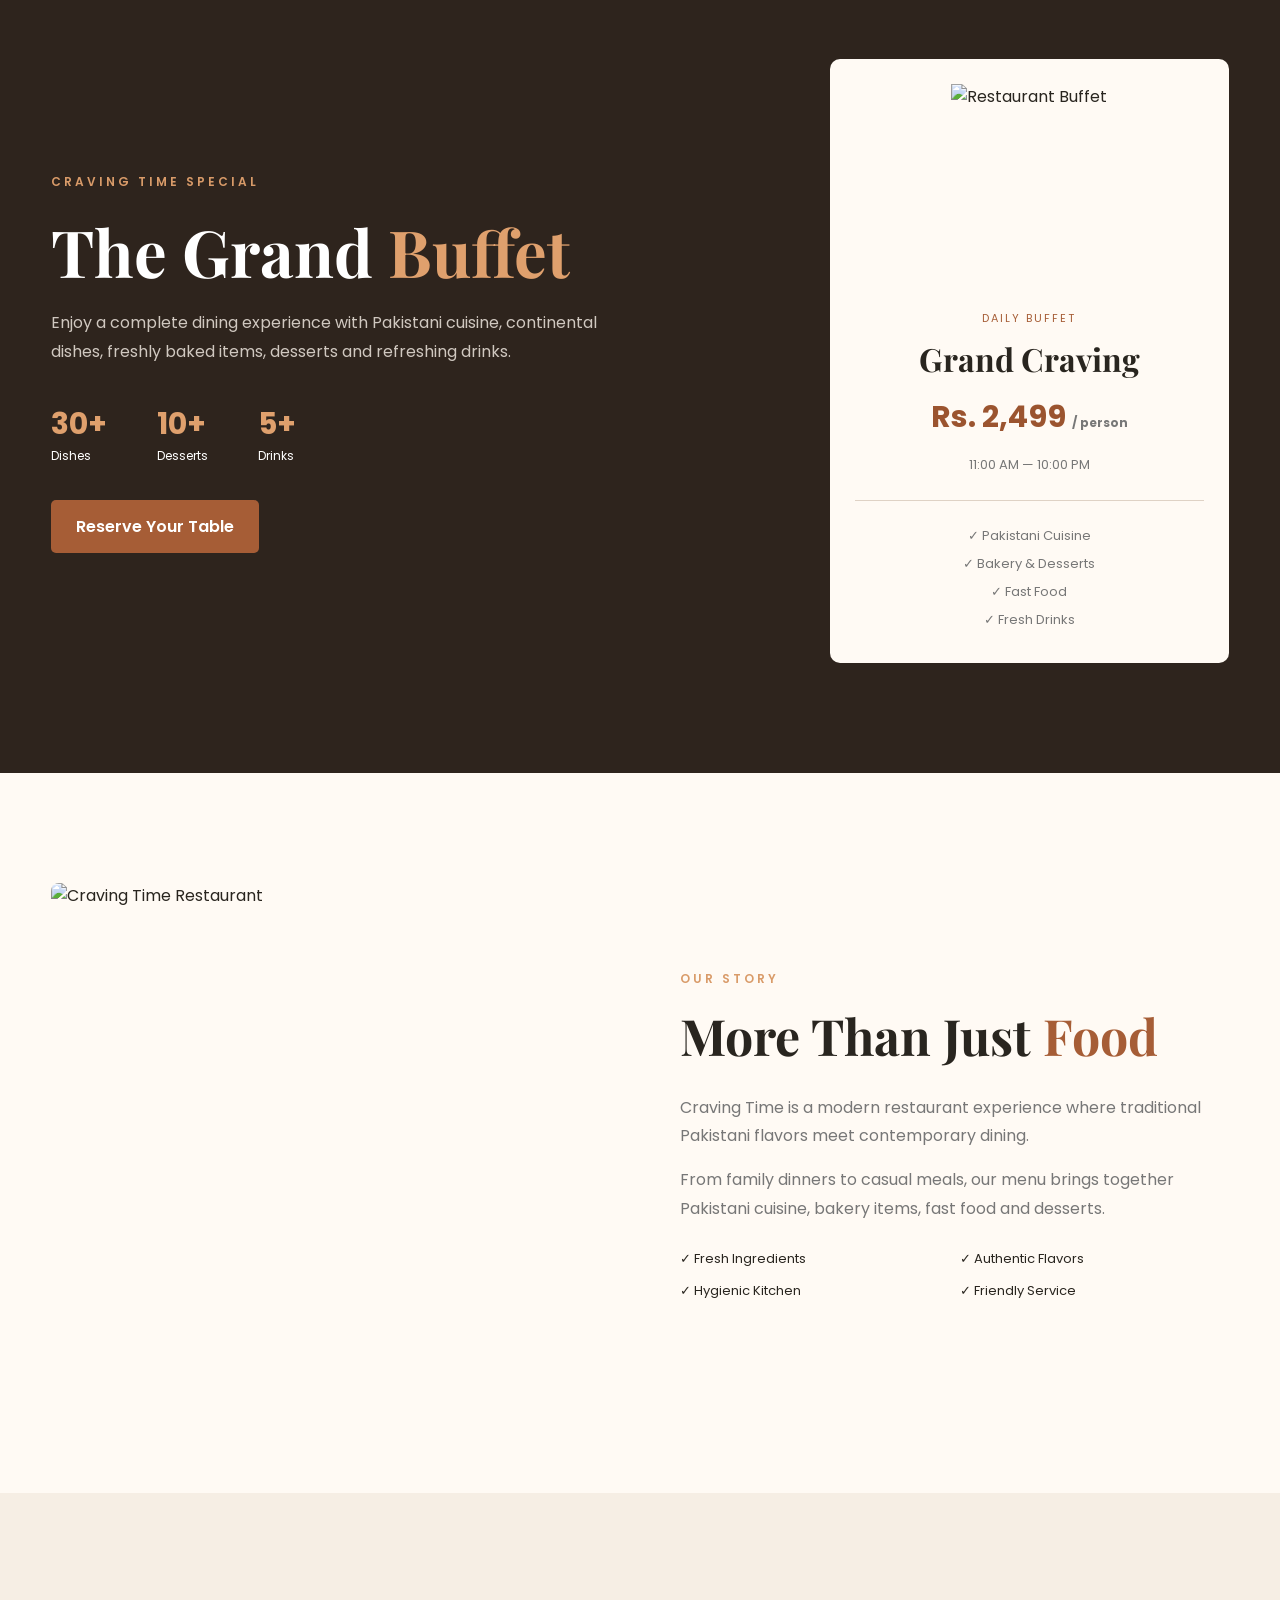
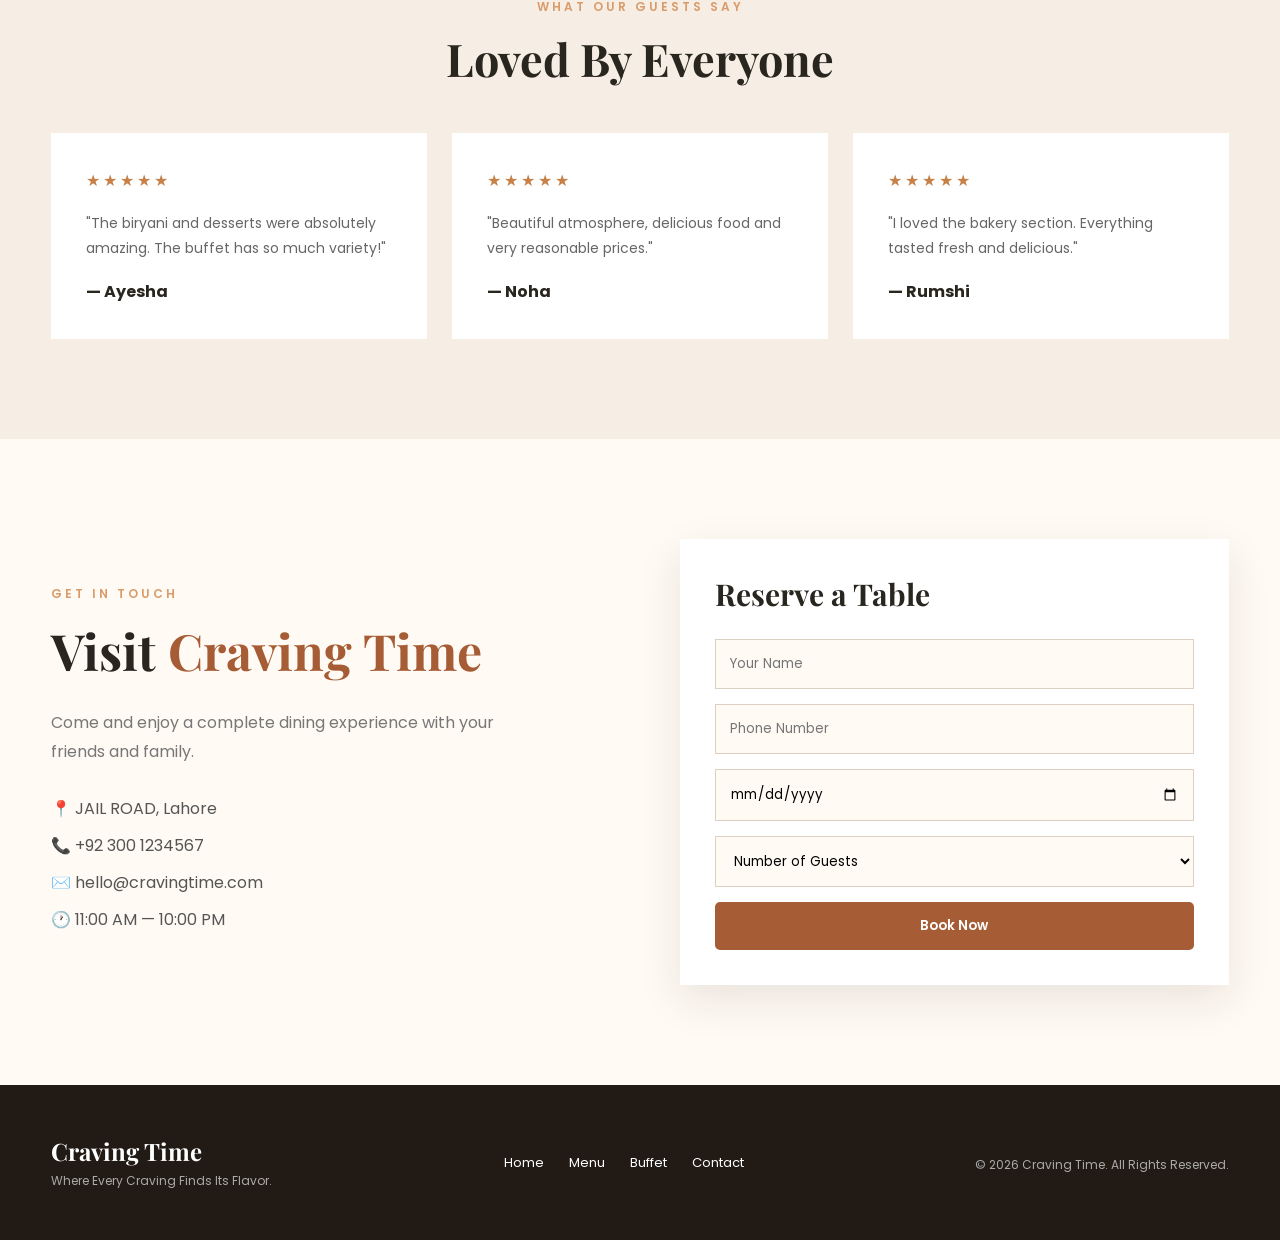
==== commit 306700eb: "Updated project" ====
--- a/index.html
+++ b/index.html
@@ -130,8 +130,8 @@
 
                 <div class="category-image">
                     <img
-                        src="https://images.unsplash.com/photo-1599487488170-d11ec9c172f0?auto=format&fit=crop&w=800&q=85"
-                        alt="Chicken Tikka Pakistani Food">
+                        src="Pakistani.png"
+                        alt="Traditional Pakistani Cuisine">
                 </div>
 
                 <h3>Pakistani</h3>
@@ -206,7 +206,7 @@
 
                 <div class="category-image">
                     <img
-                        src="https://images.unsplash.com/photo-1544145945-f90425340c7e?auto=format&fit=crop&w=800&q=85"
+                        src="drinks.png"
                         alt="Fresh Drinks">
                 </div>
 
